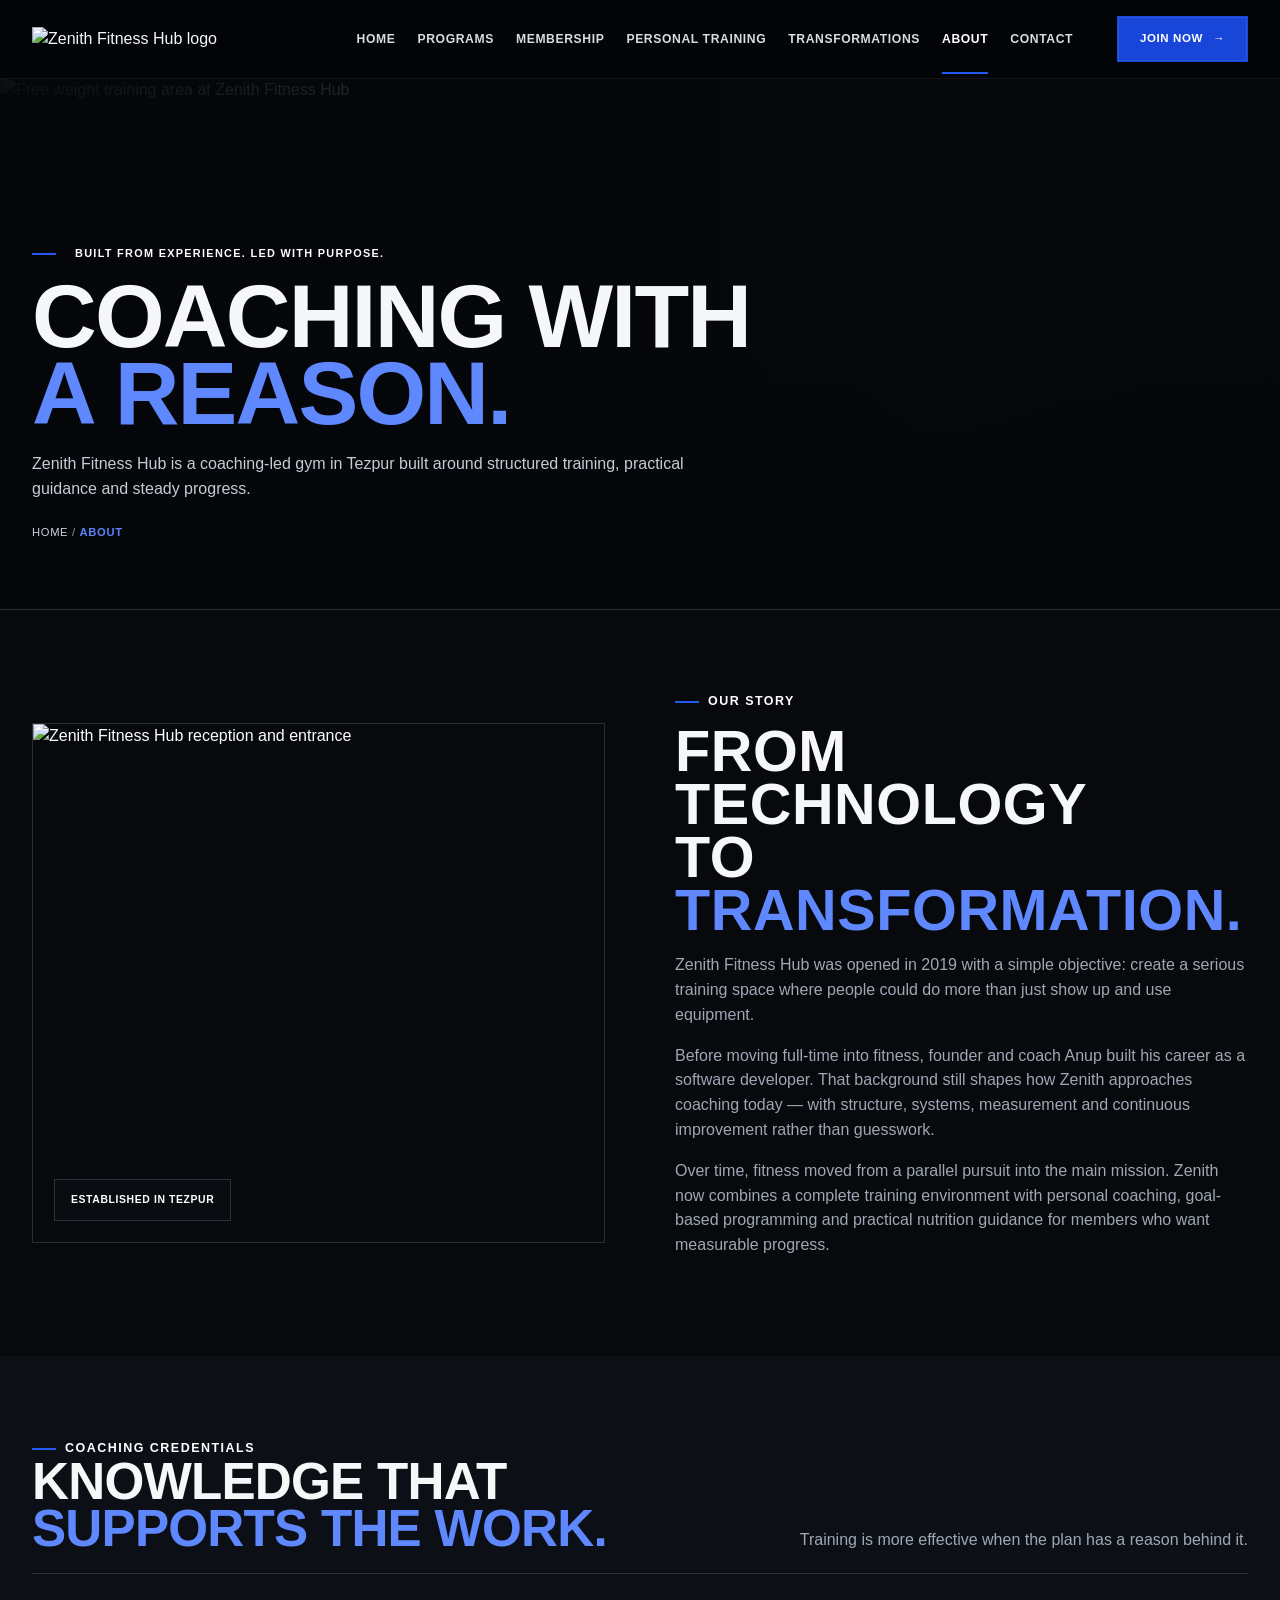
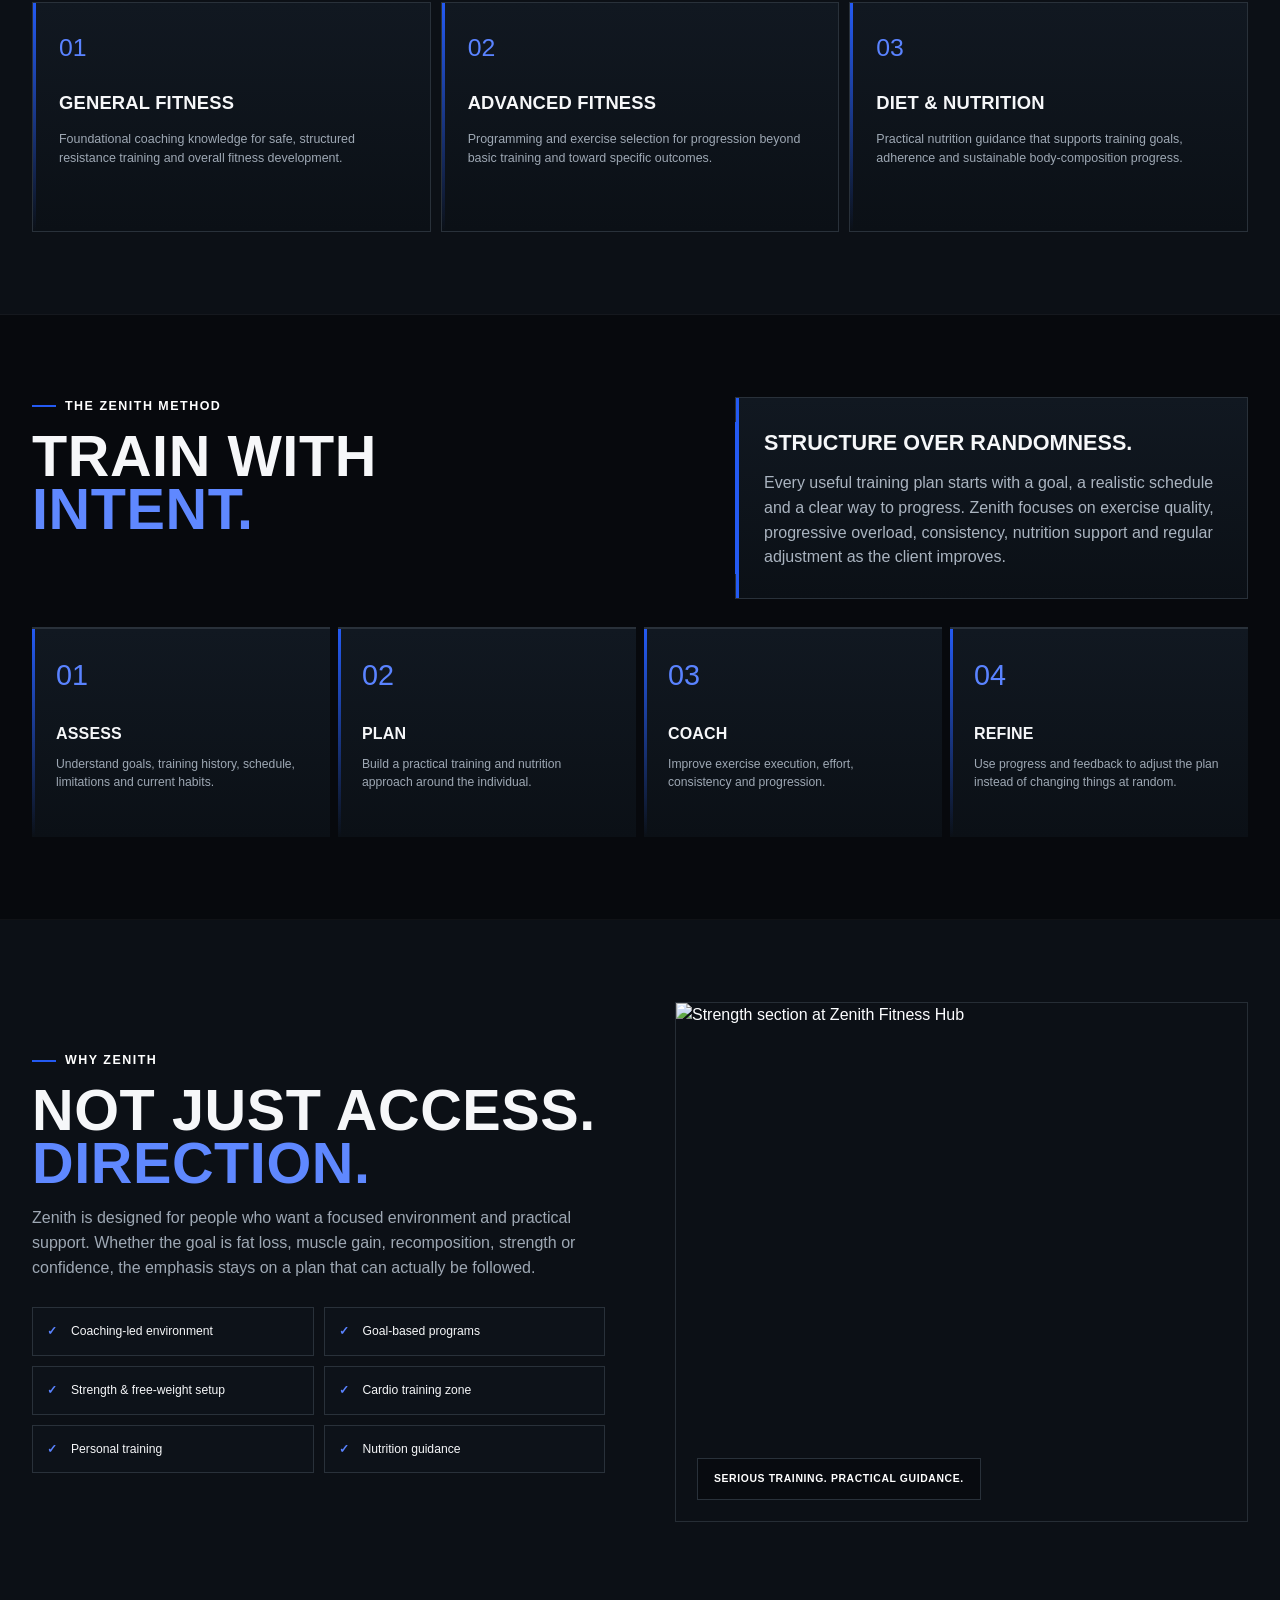
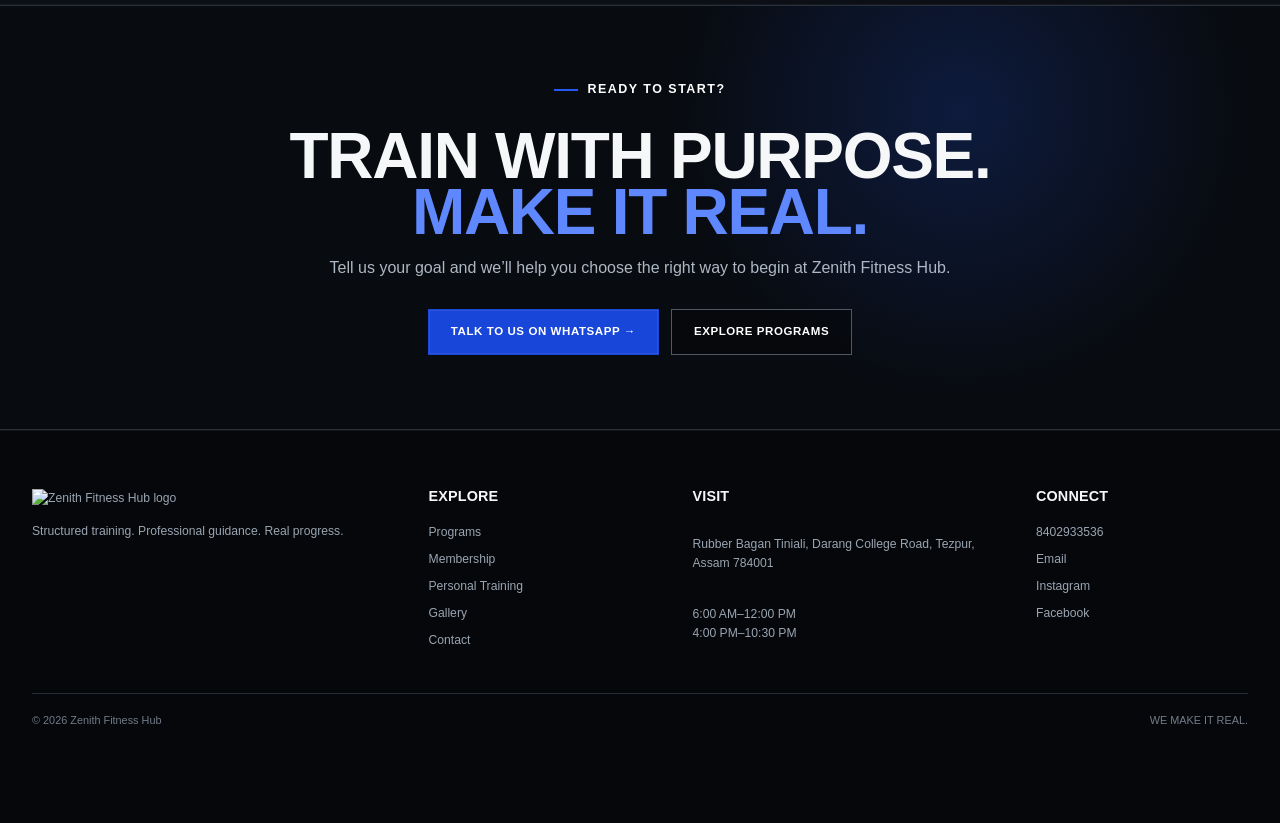
==== about.html @ 2a20ff38 "Add files via upload" ====
<!DOCTYPE html>

<html lang="en-IN">
<head>
<meta charset="utf-8"/>
<meta content="width=device-width, initial-scale=1" name="viewport"/>
<meta content="#07090d" name="theme-color"/>
<meta content="index,follow" name="robots"/>
<meta content="Meet the founder and coach behind Zenith Fitness Hub in Tezpur — a coaching-led gym focused on structured training, fitness, nutrition guidance and measurable progress." name="description"/>
<meta content="About &amp; Coach | Zenith Fitness Hub Tezpur" property="og:title"/>
<meta content="Meet the founder and coach behind Zenith Fitness Hub in Tezpur — a coaching-led gym focused on structured training, fitness, nutrition guidance and measurable progress." property="og:description"/>
<meta content="website" property="og:type"/>
<meta content="assets/entrance.jpg" property="og:image"/>
<title>About &amp; Coach | Zenith Fitness Hub Tezpur</title>
<link href="assets/favicon.png" rel="icon" type="image/png"/>
<link href="assets/apple-touch-icon.png" rel="apple-touch-icon"/>
<link href="site.webmanifest" rel="manifest"/>
<link href="styles.css" rel="stylesheet"/>
<link href="site-v5.css" rel="stylesheet"/><link href="functionality.css" rel="stylesheet"/><link href="https://annjyoti11.github.io/dev/about.html" rel="canonical"/><meta content="https://annjyoti11.github.io/dev/about.html" property="og:url"/></head>
<body class="inner-page page-about">
<header class="site-header" id="top"><div class="nav container"><a class="logo-wrap" href="index.html"><img alt="Zenith Fitness Hub logo" src="assets/zenith-logo-white.png"/></a><nav class="desktop-nav"><a href="index.html">Home</a><a href="programs.html">Programs</a><a href="membership.html">Membership</a><a href="personal-training.html">Personal Training</a><a href="transformation.html">Transformations</a><a class="active" href="about.html">About</a><a href="contact.html">Contact</a></nav><a class="btn btn-primary desktop-join" href="https://wa.me/918402933536?text=Hi%20Zenith%20Fitness%20Hub%2C%20I%27d%20like%20to%20join." rel="noopener" target="_blank">Join Now <span>→</span></a><button aria-expanded="false" aria-label="Open menu" class="menu-btn" type="button"><span></span><span></span></button></div><div aria-hidden="true" class="mobile-menu"><a href="index.html">Home</a><a href="programs.html">Programs</a><a href="membership.html">Membership</a><a href="personal-training.html">Personal Training</a><a href="transformation.html">Transformations</a><a class="active" href="about.html">About</a><a href="contact.html">Contact</a></div></header>
<main>
<section class="page-hero about-hero"><img alt="Free weight training area at Zenith Fitness Hub" src="assets/freeweights.jpg"/><div class="container"><div class="eyebrow">Built from experience. Led with purpose.</div><h1>COACHING WITH<br/><span>A REASON.</span></h1><p class="lead">Zenith Fitness Hub is a coaching-led gym in Tezpur built around structured training, practical guidance and steady progress.</p><div class="breadcrumb"><a href="index.html">Home</a> / <b>About</b></div></div></section>
<section class="section"><div class="container split-section"><div class="split-visual"><img alt="Zenith Fitness Hub reception and entrance" src="assets/entrance.jpg"/><div class="tag">Established in Tezpur</div></div><div class="split-copy"><p class="kicker">OUR STORY</p><h2>FROM TECHNOLOGY<br/>TO <span>TRANSFORMATION.</span></h2><p>Zenith Fitness Hub was opened in 2019 with a simple objective: create a serious training space where people could do more than just show up and use equipment.</p><p>Before moving full-time into fitness, founder and coach Anup built his career as a software developer. That background still shapes how Zenith approaches coaching today — with structure, systems, measurement and continuous improvement rather than guesswork.</p><p>Over time, fitness moved from a parallel pursuit into the main mission. Zenith now combines a complete training environment with personal coaching, goal-based programming and practical nutrition guidance for members who want measurable progress.</p></div></div></section>
<section class="section section-alt"><div class="container section-title-row"><div><p class="kicker">COACHING CREDENTIALS</p><h2>KNOWLEDGE THAT<br/><span>SUPPORTS THE WORK.</span></h2></div><p>Training is more effective when the plan has a reason behind it.</p></div><div class="container coaching-grid"><article><span>01</span><h3>General Fitness</h3><p>Foundational coaching knowledge for safe, structured resistance training and overall fitness development.</p></article><article><span>02</span><h3>Advanced Fitness</h3><p>Programming and exercise selection for progression beyond basic training and toward specific outcomes.</p></article><article><span>03</span><h3>Diet &amp; Nutrition</h3><p>Practical nutrition guidance that supports training goals, adherence and sustainable body-composition progress.</p></article></div></section>
<section class="section"><div class="container intro-grid"><div><p class="kicker">THE ZENITH METHOD</p><h2>TRAIN WITH<br/><span>INTENT.</span></h2></div><div class="callout-panel"><strong>Structure over randomness.</strong><p>Every useful training plan starts with a goal, a realistic schedule and a clear way to progress. Zenith focuses on exercise quality, progressive overload, consistency, nutrition support and regular adjustment as the client improves.</p></div></div><div class="container process-grid" style="margin-top:28px"><article><span>01</span><h3>Assess</h3><p>Understand goals, training history, schedule, limitations and current habits.</p></article><article><span>02</span><h3>Plan</h3><p>Build a practical training and nutrition approach around the individual.</p></article><article><span>03</span><h3>Coach</h3><p>Improve exercise execution, effort, consistency and progression.</p></article><article><span>04</span><h3>Refine</h3><p>Use progress and feedback to adjust the plan instead of changing things at random.</p></article></div></section>
<section class="section section-alt"><div class="container split-section"><div class="split-copy"><p class="kicker">WHY ZENITH</p><h2>NOT JUST ACCESS.<br/><span>DIRECTION.</span></h2><p>Zenith is designed for people who want a focused environment and practical support. Whether the goal is fat loss, muscle gain, recomposition, strength or confidence, the emphasis stays on a plan that can actually be followed.</p><div class="check-list"><div>Coaching-led environment</div><div>Goal-based programs</div><div>Strength &amp; free-weight setup</div><div>Cardio training zone</div><div>Personal training</div><div>Nutrition guidance</div></div></div><div class="split-visual"><img alt="Strength section at Zenith Fitness Hub" src="assets/strength.jpg"/><div class="tag">Serious training. Practical guidance.</div></div></div></section>
<section class="subfooter-cta"><div class="container"><p class="kicker">READY TO START?</p><h2>TRAIN WITH PURPOSE.<br/><span>MAKE IT REAL.</span></h2><p>Tell us your goal and we’ll help you choose the right way to begin at Zenith Fitness Hub.</p><div class="hero-actions"><a class="btn btn-primary" href="https://wa.me/918402933536?text=Hi%20Zenith%20Fitness%20Hub%2C%20I%27d%20like%20to%20discuss%20my%20fitness%20goal." rel="noopener" target="_blank">Talk to Us on WhatsApp →</a><a class="btn btn-ghost" href="programs.html">Explore Programs</a></div></div></section>
</main>
<footer class="footer"><div class="container footer-grid"><div class="footer-brand"><a class="logo-wrap footer-logo" href="index.html"><img alt="Zenith Fitness Hub logo" src="assets/zenith-logo-white.png"/></a><p>Structured training. Professional guidance. Real progress.</p></div><div><h3>Explore</h3><a href="programs.html">Programs</a><a href="membership.html">Membership</a><a href="personal-training.html">Personal Training</a><a href="gallery.html">Gallery</a><a href="contact.html">Contact</a></div><div><h3>Visit</h3><p><a aria-label="Get directions to Zenith Fitness Hub on Google Maps" href="https://maps.app.goo.gl/8uEaKcLfgH5GSyfBA" rel="noopener" target="_blank">Rubber Bagan Tiniali, Darang College Road, Tezpur, Assam 784001</a></p><p>6:00 AM–12:00 PM<br/>4:00 PM–10:30 PM</p></div><div><h3>Connect</h3><a href="tel:+918402933536">8402933536</a><a href="mailto:dasanupjyoti25@gmail.com">Email</a><a href="https://www.instagram.com/zenith_fitness_hub_/" rel="noopener" target="_blank">Instagram</a><a href="https://facebook.com/zenithfitnesshubtezpur" rel="noopener" target="_blank">Facebook</a></div></div><div class="container footer-bottom"><span>© 2026 Zenith Fitness Hub</span><span>WE MAKE IT REAL.</span></div></footer>
<div class="mobile-sticky"><a href="tel:+918402933536">Call</a><a href="https://wa.me/918402933536" rel="noopener" target="_blank">WhatsApp</a><a class="primary" href="https://wa.me/918402933536?text=Hi%20Zenith%2C%20I%27d%20like%20to%20join." rel="noopener" target="_blank">Join</a></div><script src="script.js"></script>
</body></html>
---- styles.css ----
/* Zenith brand fonts — upload the licensed font files to assets/fonts/ using the exact filenames below. */
@font-face{font-family:"Mortend";src:url("assets/fonts/Mortend Bold.otf") format("opentype");font-style:normal;font-weight:700 900;font-display:swap}
@font-face{font-family:"Gotham";src:url("assets/fonts/Gotham Regular.otf") format("opentype");font-style:normal;font-weight:400;font-display:swap}
@font-face{font-family:"Gotham";src:url("assets/fonts/Gotham Medium.otf") format("opentype");font-style:normal;font-weight:500 600;font-display:swap}
@font-face{font-family:"Gotham";src:url("assets/fonts/Gotham Bold.otf") format("opentype");font-style:normal;font-weight:700 800;font-display:swap}
@font-face{font-family:"Gotham";src:url("assets/fonts/Gotham Black.otf") format("opentype");font-style:normal;font-weight:900;font-display:swap}
:root{--bg:#07090d;--bg2:#0c1016;--surface:#11161d;--surface2:#151b23;--text:#f6f7f9;--muted:#9ea8b4;--line:#252d38;--blue:#1746d8;--blue2:#245af2;--whatsapp:#25D366;--max:1480px}
*{box-sizing:border-box}html{scroll-behavior:smooth;scroll-padding-top:78px}body{margin:0;background:var(--bg);color:var(--text);font-family:"Gotham","Montserrat","Helvetica Neue",Arial,sans-serif;line-height:1.55}img{display:block;max-width:100%}a{text-decoration:none;color:inherit}.container{width:min(var(--max),calc(100% - 64px));margin-inline:auto}.section{padding:82px 0}.section-alt{background:var(--bg2)}h1,h2,h3,.display{font-family:"Mortend","Arial Black","Helvetica Neue",Arial,sans-serif;text-transform:uppercase;letter-spacing:.01em}.site-header{position:fixed;inset:0 0 auto;z-index:100;background:rgba(3,5,8,.91);border-bottom:1px solid rgba(255,255,255,.06);backdrop-filter:blur(14px)}.nav{height:78px;display:flex;align-items:center;gap:26px}.logo-wrap{display:flex;align-items:center;background:#f3f4f6;border-radius:2px;padding:7px 10px;flex:0 0 auto}.logo-wrap img{width:170px;height:38px;object-fit:contain}.desktop-nav{display:flex;gap:26px;margin-left:auto;align-items:center;font-size:.76rem;text-transform:uppercase;font-weight:700;letter-spacing:.05em}.desktop-nav a{color:#d8dde3;position:relative}.desktop-nav a:after{content:"";position:absolute;left:0;right:100%;bottom:-26px;height:2px;background:var(--blue2);transition:.25s}.desktop-nav a:hover,.desktop-nav a.active{color:#fff}.desktop-nav a:hover:after,.desktop-nav a.active:after{right:0}.btn{min-height:46px;padding:0 22px;border:1px solid transparent;display:inline-flex;align-items:center;justify-content:center;gap:10px;text-transform:uppercase;font-size:.72rem;font-weight:800;letter-spacing:.05em;transition:.2s;white-space:nowrap}.btn-primary{background:var(--blue);color:#fff;box-shadow:0 0 0 1px rgba(255,255,255,.08) inset}.btn-primary:hover{background:var(--blue2);transform:translateY(-1px)}.btn-ghost{border-color:#515865;background:rgba(5,7,10,.55);color:#fff}.btn-ghost:hover{border-color:var(--blue2);color:#fff}.btn-whatsapp{border-color:var(--whatsapp);color:#fff;background:rgba(37,211,102,.08)}.desktop-join{margin-left:18px}.menu-btn,.mobile-menu{display:none}.hero{position:relative;min-height:760px;padding-top:78px;display:flex;align-items:stretch;overflow:hidden}.hero-bg{position:absolute;inset:78px 0 0;width:100%;height:calc(100% - 78px);object-fit:cover;object-position:center}.hero-overlay{position:absolute;inset:78px 0 0;background:linear-gradient(90deg,#05070a 0%,rgba(5,7,10,.96) 18%,rgba(5,7,10,.82) 43%,rgba(5,7,10,.25) 72%),linear-gradient(0deg,rgba(5,7,10,.9),transparent 35%)}.hero-inner{position:relative;z-index:2;display:flex;align-items:center}.hero-copy{width:min(700px,62vw);padding:54px 0}.kicker{font-weight:800;letter-spacing:.12em;font-size:.78rem;margin:0 0 14px}.kicker span,.hero h1 span,.section h2 span,.contact-band h2 span,.coach-section h2 span{color:var(--blue2)}.hero h1{font-size:clamp(4rem,7.4vw,7.3rem);line-height:.86;margin:0;letter-spacing:-.025em}.blue-rule{height:3px;width:80px;background:var(--blue2);margin:24px 0}.hero-lead{font-weight:800;text-transform:uppercase;font-size:1rem;letter-spacing:.02em;color:#fff;margin:0 0 18px}.hero-body{max-width:640px;color:#c5ccd5;font-size:.92rem}.hero-actions{display:flex;gap:12px;margin-top:28px;flex-wrap:wrap}.proof-row{display:grid;grid-template-columns:repeat(4,minmax(120px,1fr));gap:0;margin-top:34px;border-top:1px solid #303745;padding-top:18px;font-size:.66rem;font-weight:800;text-transform:uppercase;letter-spacing:.04em}.proof-row span{padding:0 14px;border-right:1px solid #303745}.proof-row span:first-child{padding-left:0}.proof-row span:last-child{border:0}.proof-row span:before{content:"◈";color:var(--blue2);margin-right:8px}.metric-band{border-top:1px solid var(--line);border-bottom:1px solid var(--line);background:linear-gradient(90deg,#0b0f15,#111820,#0b0f15)}.metrics{display:grid;grid-template-columns:repeat(4,1fr)}.metrics article{padding:28px 34px;border-right:1px solid var(--line);min-height:130px}.metrics article:last-child{border-right:0}.metrics strong{font-family:"Mortend","Arial Black",sans-serif;font-size:1.35rem;line-height:1.05;text-transform:uppercase;display:block}.metrics article:first-child strong{font-size:2rem}.metrics small{font-weight:800;color:#fff}.metrics p{margin:7px 0 0;color:var(--muted);font-size:.8rem}.section-title-row{display:flex;align-items:flex-end;justify-content:space-between;gap:36px;margin-bottom:28px}.section-title-row h2,.coach-section h2{font-size:clamp(2.4rem,4vw,4.3rem);line-height:.92;margin:0}.section-title-row p{color:var(--muted);margin:0}.text-link{color:#5a83ff;text-transform:uppercase;font-weight:800;font-size:.7rem;letter-spacing:.06em}.facility-grid{display:grid;grid-template-columns:repeat(6,1fr);gap:8px}.facility-grid article{background:var(--surface);border:1px solid var(--line);overflow:hidden}.facility-grid img{width:100%;height:220px;object-fit:cover;filter:saturate(.85) contrast(1.06)}.facility-grid article>div{padding:16px}.facility-grid h3{font-size:1.08rem;margin:0 0 6px}.facility-grid p{margin:0;color:var(--muted);font-size:.72rem}.program-grid{display:grid;grid-template-columns:repeat(6,1fr);gap:10px}.program-grid article{background:linear-gradient(180deg,#121821,#0e131a);border:1px solid var(--line);padding:22px;min-height:250px;display:flex;flex-direction:column}.program-grid article:hover{border-color:#345dcf}.program-grid span{font-family:"Mortend","Arial Black",sans-serif;color:#335ed7;font-size:1.9rem}.program-grid h3{font-size:1.2rem;margin:26px 0 9px}.program-grid p{color:var(--muted);font-size:.78rem;margin:0}.program-grid a{margin-top:auto;padding-top:18px;color:#5a83ff;font-weight:800;text-transform:uppercase;font-size:.65rem}.pricing-section{background:#080b10}.pricing-columns{display:grid;grid-template-columns:1fr 1fr;gap:16px}.price-box{background:#0e131a;border:1px solid var(--line);padding:18px}.price-heading{border-bottom:1px solid var(--line);padding-bottom:10px;margin-bottom:12px}.price-heading h2{font-size:1.6rem;margin:0}.price-grid{display:grid;gap:6px}.price-grid.four{grid-template-columns:repeat(4,1fr)}.price-grid.three{grid-template-columns:repeat(3,1fr)}.price-grid article{position:relative;text-align:center;border:1px solid #303946;padding:18px 8px;background:#0a0e13}.price-grid small{font-size:.65rem;color:#b8c0ca}.price-grid strong{font-family:"Mortend","Arial Black",sans-serif;font-size:1.75rem;display:block;margin:10px 0 14px}.price-grid .btn{width:100%;min-height:38px;padding:0 8px;font-size:.62rem}.price-grid .best{border-color:#315dd6}.price-grid em{position:absolute;top:-12px;right:6px;background:var(--blue);padding:4px 7px;font-style:normal;font-size:.55rem;font-weight:800}.fine{font-size:.65rem;color:#818b97;margin:12px 0 0}.features{display:grid;grid-template-columns:repeat(4,1fr);gap:6px;margin-top:12px;color:#aeb8c4;font-size:.63rem}.features span:before{content:"✓";color:#5a83ff;margin-right:5px}.placeholder-results{display:grid;grid-template-columns:1fr 1fr;gap:14px}.placeholder-results article{padding:28px;border:1px solid var(--line);background:#0e131a}.placeholder-results strong{font-family:"Mortend","Arial Black",sans-serif;text-transform:uppercase;font-size:1.4rem}.placeholder-results p{color:var(--muted);margin-bottom:0}.coach-section{background:#07090d}.coach-grid{display:grid;grid-template-columns:.9fr 1.1fr;gap:70px;align-items:center}.coach-grid>img{height:480px;width:100%;object-fit:cover;border:1px solid var(--line)}.coach-copy>p:not(.kicker){color:var(--muted);max-width:650px}.credentials{display:grid;grid-template-columns:repeat(2,1fr);gap:8px;margin-top:24px}.credentials span{border:1px solid var(--line);background:#0e131a;padding:13px;font-size:.75rem}.gallery-section{overflow:hidden}.gallery-row{display:flex;gap:8px;overflow-x:auto;padding:0 max(32px,calc((100vw - var(--max))/2));scroll-snap-type:x mandatory}.gallery-row img{width:min(420px,72vw);height:290px;object-fit:cover;scroll-snap-align:start;flex:0 0 auto;border:1px solid var(--line)}.contact-band{padding:48px 0;background:linear-gradient(90deg,#0a0d12,#101722,#0a0d12);border-top:1px solid var(--line);border-bottom:1px solid var(--line)}.contact-inner{display:flex;justify-content:space-between;align-items:center;gap:40px}.contact-band h2{font-size:clamp(2.4rem,4vw,4.4rem);line-height:.9;margin:0}.contact-band p{color:var(--muted)}.contact-actions{display:flex;gap:10px;flex-wrap:wrap}.footer{padding:54px 0 94px;background:#05070a}.footer-grid{display:grid;grid-template-columns:1.3fr .8fr 1.1fr .8fr;gap:52px}.footer-logo{display:inline-flex}.footer-brand p,.footer-grid p,.footer-grid a{color:#9aa5b2;font-size:.76rem}.footer-grid>div:not(.footer-brand){display:flex;flex-direction:column;gap:8px}.footer-grid h3{font-size:.9rem;margin:0 0 8px}.socials{display:flex;gap:14px}.socials a{color:#7ea0ff}.footer-bottom{display:flex;justify-content:space-between;border-top:1px solid var(--line);margin-top:38px;padding-top:18px;color:#717c89;font-size:.68rem}.mobile-sticky{display:none}
@media(max-width:1200px){.desktop-nav{gap:15px;font-size:.68rem}.logo-wrap img{width:145px}.facility-grid,.program-grid{grid-template-columns:repeat(3,1fr)}.pricing-columns{grid-template-columns:1fr}.hero-copy{width:min(720px,72vw)}}
@media(max-width:900px){.container{width:min(var(--max),calc(100% - 36px))}.desktop-nav,.desktop-join{display:none}.menu-btn{display:flex;margin-left:auto;width:44px;height:44px;border:0;background:none;flex-direction:column;justify-content:center;align-items:flex-end;gap:7px}.menu-btn span{display:block;width:24px;height:2px;background:#fff}.mobile-menu{position:fixed;top:78px;left:18px;right:18px;background:#0d1219;border:1px solid var(--line);padding:16px;flex-direction:column;gap:2px}.mobile-menu.open{display:flex}.mobile-menu a{padding:12px;border-bottom:1px solid var(--line);font-size:.8rem;text-transform:uppercase}.hero-copy{width:100%}.hero-overlay{background:linear-gradient(90deg,#05070a 0%,rgba(5,7,10,.91) 58%,rgba(5,7,10,.48) 100%),linear-gradient(0deg,rgba(5,7,10,.9),transparent 35%)}.proof-row{grid-template-columns:1fr 1fr;gap:12px}.proof-row span{border:0;padding:0}.metrics{grid-template-columns:1fr 1fr}.metrics article:nth-child(2){border-right:0}.metrics article:nth-child(-n+2){border-bottom:1px solid var(--line)}.price-grid.four{grid-template-columns:repeat(2,1fr)}.coach-grid{grid-template-columns:1fr}.footer-grid{grid-template-columns:1fr 1fr}}
@media(max-width:640px){.container{width:min(var(--max),calc(100% - 28px))}.site-header,.nav{height:70px}.logo-wrap{padding:5px 7px}.logo-wrap img{width:132px;height:32px}.mobile-menu{top:70px}.hero{padding-top:70px;min-height:760px}.hero-bg,.hero-overlay{inset:70px 0 0;height:calc(100% - 70px)}.hero-copy{padding:70px 0 50px}.hero h1{font-size:clamp(3.5rem,17vw,5.3rem)}.hero-body{font-size:.84rem}.hero-actions .btn{width:100%}.proof-row{font-size:.6rem}.metrics{grid-template-columns:1fr 1fr}.metrics article{padding:18px;min-height:112px}.metrics strong{font-size:1rem}.metrics article:first-child strong{font-size:1.5rem}.section{padding:62px 0}.section-title-row{align-items:flex-start;flex-direction:column}.facility-grid,.program-grid{display:flex;overflow-x:auto;scroll-snap-type:x mandatory;margin-right:0;padding-right:0}.facility-grid article,.program-grid article{min-width:78vw;scroll-snap-align:start}.price-grid.four,.price-grid.three{grid-template-columns:1fr 1fr}.placeholder-results{grid-template-columns:1fr}.coach-grid{gap:30px}.coach-grid>img{height:360px}.credentials{grid-template-columns:1fr 1fr}.contact-inner{flex-direction:column;align-items:flex-start}.contact-actions{width:100%}.contact-actions .btn{flex:1}.footer-grid{grid-template-columns:1fr;gap:28px}.footer-bottom{flex-direction:column;gap:6px;padding-bottom:28px}.mobile-sticky{position:fixed;display:grid;grid-template-columns:1fr 1fr 1.15fr;left:0;right:0;bottom:0;z-index:150;background:#090d13;border-top:1px solid var(--line);padding-bottom:env(safe-area-inset-bottom)}.mobile-sticky a{padding:13px 8px;text-align:center;text-transform:uppercase;font-size:.65rem;font-weight:800;border-right:1px solid var(--line)}.mobile-sticky .primary{background:var(--blue);color:#fff}.footer{padding-bottom:112px}}
/* Internal pages */
.page-hero{position:relative;padding-top:78px;min-height:560px;display:flex;align-items:flex-end;overflow:hidden;border-bottom:1px solid var(--line)}
.page-hero>img{position:absolute;inset:78px 0 0;width:100%;height:calc(100% - 78px);object-fit:cover;filter:saturate(.82) contrast(1.08)}
.page-hero:after{content:"";position:absolute;inset:78px 0 0;background:linear-gradient(90deg,#05070a 0%,rgba(5,7,10,.95) 37%,rgba(5,7,10,.55) 72%),linear-gradient(0deg,#07090d 0%,transparent 55%)}
.page-hero .container{position:relative;z-index:2;padding-bottom:68px}
.eyebrow{display:flex;align-items:center;gap:10px;text-transform:uppercase;font-size:.68rem;font-weight:800;letter-spacing:.13em;color:#dbe3ef}.eyebrow:before{content:"";width:42px;height:2px;background:var(--blue2)}
.page-hero h1{font-size:clamp(3.7rem,7vw,7rem);line-height:.86;letter-spacing:-.025em;margin:16px 0 20px;max-width:950px}.page-hero h1 span{color:var(--blue2)}
.page-hero .lead{max-width:700px;color:#c5ccd5;font-size:1rem;margin:0}.breadcrumb{margin-top:22px;color:#8d98a6;font-size:.7rem;text-transform:uppercase;letter-spacing:.06em}.breadcrumb a{color:#cbd4df}.breadcrumb b{color:#5a83ff;font-weight:700}
.intro-grid{display:grid;grid-template-columns:1.1fr .9fr;gap:76px;align-items:start}.intro-grid h2,.split-copy h2{font-size:clamp(2.4rem,4.5vw,4.8rem);line-height:.92;margin:0}.intro-grid p,.split-copy p{color:var(--muted)}
.callout-panel{background:linear-gradient(145deg,#111821,#0c1118);border:1px solid var(--line);padding:28px;position:relative}.callout-panel:before{content:"";position:absolute;left:-1px;top:24px;bottom:24px;width:3px;background:var(--blue2)}.callout-panel strong{display:block;font-family:"Mortend","Arial Black",sans-serif;font-size:1.35rem;text-transform:uppercase;margin-bottom:12px}.callout-panel p{margin:0;color:#aab4c0}
.programs-overview{display:grid;grid-template-columns:repeat(3,1fr);gap:14px}.program-card{position:relative;min-height:430px;border:1px solid var(--line);overflow:hidden;background:#0e131a;display:flex;flex-direction:column}.program-card img{position:absolute;inset:0;width:100%;height:100%;object-fit:cover;filter:saturate(.72) contrast(1.07);opacity:.42}.program-card:after{content:"";position:absolute;inset:0;background:linear-gradient(0deg,#090d13 2%,rgba(9,13,19,.92) 36%,rgba(9,13,19,.18) 100%)}.program-card .content{position:relative;z-index:2;margin-top:auto;padding:28px}.program-card .num{font-family:"Mortend","Arial Black",sans-serif;color:#5a83ff;font-size:1.2rem}.program-card h3{font-size:1.55rem;margin:8px 0 8px}.program-card p{color:#b0bac5;font-size:.8rem;margin:0 0 20px}.program-card .text-link{display:inline-flex;align-items:center;gap:8px}
.process-grid{display:grid;grid-template-columns:repeat(4,1fr);gap:8px}.process-grid article{padding:24px;border-top:2px solid #2d5ee0;background:#0e131a;min-height:210px}.process-grid span{font-family:"Mortend","Arial Black",sans-serif;color:#5a83ff;font-size:1.8rem}.process-grid h3{font-size:1rem;margin:24px 0 8px}.process-grid p{color:var(--muted);font-size:.76rem;margin:0}
.inline-cta{display:grid;grid-template-columns:1fr auto;gap:30px;align-items:center;padding:34px;border:1px solid #284aa7;background:linear-gradient(105deg,#0d1320,#10192a 60%,#0b0f16)}.inline-cta h3{font-size:clamp(1.7rem,3vw,2.8rem);margin:0 0 6px}.inline-cta p{margin:0;color:#aeb8c4}
.transformation-hero{min-height:640px}.transformation-hero>img{object-position:center 46%}
.stats-strip{display:grid;grid-template-columns:repeat(4,1fr);border:1px solid var(--line);background:#0b1016}.stats-strip article{padding:24px;border-right:1px solid var(--line)}.stats-strip article:last-child{border-right:0}.stats-strip strong{font-family:"Mortend","Arial Black",sans-serif;font-size:1.1rem;text-transform:uppercase;display:block}.stats-strip small{color:#8e9aa7}
.split-section{display:grid;grid-template-columns:1fr 1fr;gap:70px;align-items:center}.split-visual{position:relative}.split-visual img{height:520px;width:100%;object-fit:cover;border:1px solid var(--line);filter:saturate(.82)}.split-visual .tag{position:absolute;left:22px;bottom:22px;background:#0a0e14;border:1px solid #2f5eda;padding:12px 16px;text-transform:uppercase;font-size:.65rem;font-weight:800;letter-spacing:.06em}.check-list{display:grid;grid-template-columns:1fr 1fr;gap:10px;margin-top:26px}.check-list div{padding:14px 14px 14px 38px;border:1px solid var(--line);background:#0d1219;position:relative;font-size:.76rem}.check-list div:before{content:"✓";position:absolute;left:14px;color:#5a83ff;font-weight:900}
.timeline{display:grid;grid-template-columns:repeat(4,1fr);gap:10px}.timeline article{border:1px solid var(--line);background:#0d1219;padding:24px;min-height:260px}.timeline .week{font-family:"Mortend","Arial Black",sans-serif;color:#5a83ff;font-size:1.5rem}.timeline h3{font-size:1.05rem;margin:24px 0 8px}.timeline p{color:var(--muted);font-size:.77rem;margin:0}
.audience-grid{display:grid;grid-template-columns:1fr 1fr;gap:14px}.audience-grid article{padding:26px;border:1px solid var(--line);background:#0e131a}.audience-grid h3{font-size:1.1rem;margin:0 0 10px}.audience-grid p{color:var(--muted);margin:0;font-size:.8rem}
.faq{display:grid;gap:8px}.faq details{border:1px solid var(--line);background:#0e131a;padding:0 20px}.faq summary{cursor:pointer;padding:18px 0;font-family:"Mortend","Arial Black",sans-serif;text-transform:uppercase;font-size:.86rem;list-style:none}.faq summary::-webkit-details-marker{display:none}.faq summary:after{content:"+";float:right;color:#5a83ff;font-size:1.2rem}.faq details[open] summary:after{content:"−"}.faq p{color:var(--muted);font-size:.8rem;margin:0;padding:0 0 18px;max-width:900px}
.subfooter-cta{padding:74px 0;background:radial-gradient(circle at 75% 25%,rgba(36,90,242,.20),transparent 28%),#080b10;text-align:center}.subfooter-cta h2{font-size:clamp(2.7rem,5vw,5.3rem);line-height:.88;margin:0 0 16px}.subfooter-cta h2 span{color:var(--blue2)}.subfooter-cta p{max-width:650px;margin:0 auto 28px;color:#aeb8c4}.subfooter-cta .hero-actions{justify-content:center}
@media(max-width:1000px){.intro-grid,.split-section{grid-template-columns:1fr;gap:40px}.programs-overview{grid-template-columns:1fr 1fr}.process-grid,.timeline{grid-template-columns:1fr 1fr}.stats-strip{grid-template-columns:1fr 1fr}.stats-strip article:nth-child(2){border-right:0}.stats-strip article:nth-child(-n+2){border-bottom:1px solid var(--line)}}
@media(max-width:640px){.page-hero{padding-top:70px;min-height:560px}.page-hero>img,.page-hero:after{inset:70px 0 0;height:calc(100% - 70px)}.page-hero .container{padding-bottom:45px}.page-hero h1{font-size:clamp(3.2rem,16vw,5rem)}.programs-overview{grid-template-columns:1fr}.program-card{min-height:380px}.process-grid,.timeline,.stats-strip,.audience-grid{grid-template-columns:1fr}.stats-strip article{border-right:0;border-bottom:1px solid var(--line)}.stats-strip article:last-child{border-bottom:0}.inline-cta{grid-template-columns:1fr}.inline-cta .btn{width:100%}.split-visual img{height:400px}.check-list{grid-template-columns:1fr}}

/* Membership & Personal Training pages */
.membership-hero>img{object-position:center 55%}.pt-hero>img{object-position:center 48%}
.membership-pricing-section,.pt-pricing-section{background:#080b10}
.membership-plans{display:grid;grid-template-columns:repeat(4,1fr);gap:10px;align-items:stretch}.membership-card,.pt-card{position:relative;background:linear-gradient(180deg,#111821,#0b1016);border:1px solid var(--line);padding:26px;display:flex;flex-direction:column;min-height:430px}.membership-card.featured,.pt-card.featured{border-color:#315dd6;box-shadow:0 0 0 1px rgba(49,93,214,.25) inset,0 18px 60px rgba(0,0,0,.18)}.recommended{position:absolute;top:-13px;right:18px;background:var(--blue);padding:5px 10px;font-size:.56rem;font-weight:900;letter-spacing:.09em}.plan-top{border-bottom:1px solid var(--line);padding-bottom:20px}.plan-duration{font-size:.68rem;font-weight:900;letter-spacing:.12em;color:#8daaff}.plan-top strong{display:block;font-family:"Mortend","Arial Black",sans-serif;font-size:clamp(2.2rem,3.2vw,3.4rem);line-height:1;margin:14px 0 8px}.plan-top small{color:#8f9aa7}.membership-card ul{list-style:none;padding:18px 0;margin:0;display:grid;gap:10px;color:#b5bec9;font-size:.76rem}.membership-card li:before{content:"✓";color:#5a83ff;margin-right:8px;font-weight:900}.membership-card .btn,.pt-card .btn{margin-top:auto;width:100%}.membership-note{color:#7f8b98;font-size:.68rem;margin-top:16px;text-align:center}.upgrade-grid{display:grid;grid-template-columns:repeat(3,1fr);gap:10px}.upgrade-grid article,.coaching-grid article{padding:26px;background:#0e131a;border:1px solid var(--line);min-height:230px}.upgrade-grid span,.coaching-grid span{font-family:"Mortend","Arial Black",sans-serif;color:#5a83ff;font-size:1.55rem}.upgrade-grid h3,.coaching-grid h3{font-size:1.15rem;margin:22px 0 8px}.upgrade-grid p,.coaching-grid p{color:var(--muted);font-size:.78rem}.upgrade-grid .text-link{display:inline-block;margin-top:10px}.visit-grid{display:grid;grid-template-columns:1fr 1fr 1.4fr;border:1px solid var(--line);background:#0d1219}.visit-grid article{padding:28px;border-right:1px solid var(--line)}.visit-grid article:last-child{border-right:0}.visit-grid small{display:block;color:#6f8fe8;font-weight:900;letter-spacing:.12em;margin-bottom:9px}.visit-grid strong{font-family:"Mortend","Arial Black",sans-serif;text-transform:uppercase;font-size:1.15rem;line-height:1.3}
.coaching-grid{display:grid;grid-template-columns:repeat(3,1fr);gap:10px}.pt-plans{display:grid;grid-template-columns:repeat(3,1fr);gap:12px;max-width:1180px}.pt-card{min-height:400px}.pt-card p{color:var(--muted);font-size:.8rem;margin:20px 0 24px}.pt-flow{display:grid;gap:8px;margin-top:26px}.pt-flow>div{display:grid;grid-template-columns:54px 1fr;align-items:center;border:1px solid var(--line);background:#0d1219;padding:13px}.pt-flow b{font-family:"Mortend","Arial Black",sans-serif;color:#5a83ff;font-size:1.25rem}.pt-flow span{display:grid}.pt-flow strong{font-size:.76rem;text-transform:uppercase}.pt-flow small{color:#84909d;font-size:.68rem}
@media(max-width:1100px){.membership-plans{grid-template-columns:1fr 1fr}.coaching-grid{grid-template-columns:1fr 1fr}.upgrade-grid{grid-template-columns:1fr 1fr}.pt-plans{grid-template-columns:1fr 1fr}.pt-plans .pt-card:last-child{grid-column:1/-1}}
@media(max-width:640px){.membership-plans,.coaching-grid,.upgrade-grid,.pt-plans,.visit-grid{grid-template-columns:1fr}.membership-card,.pt-card{min-height:auto}.pt-plans .pt-card:last-child{grid-column:auto}.visit-grid article{border-right:0;border-bottom:1px solid var(--line)}.visit-grid article:last-child{border-bottom:0}}

/* About & Gallery pages */
.about-hero>img{object-position:center 50%}.gallery-hero>img{object-position:center 55%}
.gallery-masonry{display:grid;grid-template-columns:repeat(2,minmax(0,1fr));gap:12px}.gallery-masonry figure{margin:0;position:relative;overflow:hidden;border:1px solid var(--line);background:#0d1219;min-height:360px}.gallery-masonry figure.gallery-feature,.gallery-masonry figure.gallery-wide{grid-column:1/-1;min-height:520px}.gallery-masonry img{position:absolute;inset:0;width:100%;height:100%;object-fit:cover;filter:saturate(.82) contrast(1.05);transition:transform .45s ease}.gallery-masonry figure:hover img{transform:scale(1.025)}.gallery-masonry figure:after{content:"";position:absolute;inset:0;background:linear-gradient(0deg,rgba(5,8,12,.9) 0%,rgba(5,8,12,.15) 48%,transparent 75%)}.gallery-masonry figcaption{position:absolute;z-index:2;left:24px;right:24px;bottom:22px;display:flex;justify-content:space-between;gap:24px;align-items:end}.gallery-masonry figcaption strong{font-family:"Mortend","Arial Black",sans-serif;text-transform:uppercase;font-size:1.2rem}.gallery-masonry figcaption span{color:#c1c9d2;font-size:.72rem;max-width:460px;text-align:right}.gallery-zone-grid{display:grid;grid-template-columns:repeat(6,1fr);gap:8px;margin-top:28px}.gallery-zone-grid article{border:1px solid var(--line);background:#0d1219;padding:20px;min-height:120px;display:flex;flex-direction:column;justify-content:space-between}.gallery-zone-grid b{font-family:"Mortend","Arial Black",sans-serif;color:#5a83ff;font-size:1.4rem}.gallery-zone-grid span{font-size:.72rem;font-weight:800;text-transform:uppercase;letter-spacing:.04em}
@media(max-width:1000px){.gallery-zone-grid{grid-template-columns:repeat(3,1fr)}}
@media(max-width:640px){.gallery-masonry{grid-template-columns:1fr}.gallery-masonry figure,.gallery-masonry figure.gallery-feature,.gallery-masonry figure.gallery-wide{grid-column:auto;min-height:330px}.gallery-masonry figcaption{display:block}.gallery-masonry figcaption span{display:block;text-align:left;margin-top:5px}.gallery-zone-grid{grid-template-columns:repeat(2,1fr)}}


/* Contact page */
.contact-hero>img{object-position:center 50%}.contact-page-section{background:#080b10}.contact-page-grid{display:grid;grid-template-columns:.9fr 1.35fr;gap:18px;align-items:start}.contact-card-stack{display:grid;gap:10px}.contact-card{border:1px solid var(--line);background:linear-gradient(180deg,#111821,#0b1016);padding:26px}.contact-card small,.map-panel small{display:block;color:#6f8fe8;font-weight:900;letter-spacing:.12em;margin-bottom:10px}.contact-card h2{font-size:clamp(2rem,3vw,3rem);margin:0 0 10px}.contact-card h3{font-size:1.25rem;margin:0 0 7px;line-height:1.2}.contact-card p{color:var(--muted);font-size:.8rem;margin:0 0 18px}.contact-card-actions{display:flex;gap:8px;flex-wrap:wrap}.contact-line{display:block;color:#c6d0db;font-size:.78rem;padding:10px 0;border-bottom:1px solid var(--line)}.contact-line:last-child{border-bottom:0}.hours-row{display:flex;justify-content:space-between;gap:20px;padding:12px 0;border-bottom:1px solid var(--line)}.hours-row span{color:#8e9aa7;font-size:.76rem}.hours-row strong{font-family:"Mortend","Arial Black",sans-serif;font-size:.8rem;text-transform:uppercase}.hours-card p{margin-top:16px;margin-bottom:0}.map-panel{border:1px solid var(--line);background:#0d1219;overflow:hidden}.map-frame{height:620px;background:#111820}.map-frame iframe{width:100%;height:100%;border:0;filter:grayscale(.2) contrast(1.05)}.map-panel-footer{display:flex;justify-content:space-between;gap:24px;align-items:center;padding:20px}.map-panel-footer strong{font-family:"Mortend","Arial Black",sans-serif;text-transform:uppercase;display:block}.skip-link{position:fixed;left:12px;top:-60px;z-index:9999;background:#fff;color:#000;padding:10px 14px;font-weight:800}.skip-link:focus{top:12px}@media(max-width:980px){.contact-page-grid{grid-template-columns:1fr}.map-frame{height:480px}}@media(max-width:640px){.contact-card-actions .btn{flex:1}.hours-row{display:grid;gap:4px}.map-frame{height:390px}.map-panel-footer{align-items:flex-start;flex-direction:column}.map-panel-footer .btn{width:100%}}
---- site-v5.css ----
/* Zenith v5.4 — site-wide consistency layer */
:root{--zf-blue:#245af2;--zf-blue2:#5f88ff;--zf-border:#29313a;--zf-panel:#0d1219;--zf-panel2:#101722}
html,body{max-width:100%;overflow-x:hidden}
.site-header .logo-wrap,.footer .logo-wrap{background:transparent!important;border-radius:0!important;padding:0!important}
.site-header .logo-wrap img{width:188px!important;height:auto!important;aspect-ratio:auto!important;object-fit:contain!important}
.footer .logo-wrap img{width:190px!important;height:auto!important;object-fit:contain!important}
.site-header{background:rgba(3,5,8,.94)}
.desktop-nav{gap:22px}
.desktop-nav a,.mobile-menu a{font-family:"Gotham","Montserrat","Helvetica Neue",Arial,sans-serif}
.mobile-menu a.active{color:#fff;background:rgba(36,90,242,.12);border-left:2px solid var(--zf-blue)}
.btn{font-family:"Gotham","Montserrat","Helvetica Neue",Arial,sans-serif;font-weight:800}
.inner-page{-webkit-font-smoothing:antialiased;-moz-osx-font-smoothing:grayscale}
.inner-page .page-hero{min-height:610px;border-bottom:1px solid var(--zf-border)}
.inner-page .page-hero:before{content:"";position:absolute;inset:78px 0 0;z-index:1;background:linear-gradient(90deg,rgba(4,6,10,.96) 0%,rgba(4,6,10,.82) 44%,rgba(4,6,10,.34) 72%,rgba(4,6,10,.48) 100%)}
.inner-page .page-hero:after{z-index:1;background:linear-gradient(0deg,rgba(4,6,10,.92),rgba(4,6,10,.10) 58%)}
.inner-page .page-hero .container{z-index:2}
.inner-page .eyebrow,.inner-page .kicker{color:#fff;font-family:"Gotham","Montserrat",Arial,sans-serif;font-weight:800;letter-spacing:.12em}
.inner-page .eyebrow:before,.inner-page .kicker:before{content:"";display:inline-block;width:24px;height:2px;background:var(--zf-blue);vertical-align:middle;margin-right:9px}
.inner-page .page-hero h1,.inner-page h2,.inner-page h3{font-family:"Mortend","Arial Black",sans-serif}
.inner-page .page-hero h1{letter-spacing:-.02em}
.inner-page .page-hero h1 span,.inner-page h2 span{color:var(--zf-blue2)}
.inner-page .section{border-bottom:1px solid rgba(255,255,255,.035)}
.inner-page .section-title-row{border-bottom:1px solid var(--zf-border);padding-bottom:20px}
.inner-page .section-title-row h2{letter-spacing:-.015em}
.inner-page .callout-panel,.inner-page .upgrade-grid article,.inner-page .coaching-grid article,.inner-page .audience-grid article,.inner-page .process-grid article{background:linear-gradient(180deg,#111821,#0b1016);border-color:var(--zf-border)}
.inner-page .callout-panel{box-shadow:inset 3px 0 0 var(--zf-blue)}
.inner-page .text-link{color:#6f95ff}
.inner-page .split-visual img{border:1px solid var(--zf-border);filter:saturate(.82) contrast(1.05)}
.inner-page .split-visual .tag{background:#080b10;border:1px solid var(--zf-border);color:#fff}
.inner-page .check-list>div{background:#0d1219;border-color:var(--zf-border)}
.inner-page .subfooter-cta{border-top:1px solid var(--zf-border);border-bottom:1px solid var(--zf-border)}
.inner-page .subfooter-cta h2{letter-spacing:-.02em}
.inner-page .footer{border-top:1px solid rgba(255,255,255,.05)}

/* Programs: homepage-inspired image / overlay language */
.page-programs .programs-overview{grid-template-columns:repeat(3,minmax(0,1fr));gap:10px}
.page-programs .program-card{position:relative;min-height:360px;padding:0;overflow:hidden;isolation:isolate;background:#080b10;border:1px solid var(--zf-border)}
.page-programs .program-card>img{position:absolute;inset:0;width:100%;height:100%;object-fit:cover;filter:saturate(.62) contrast(1.06) brightness(.54);z-index:0}
.page-programs .program-card:after{content:"";position:absolute;inset:0;z-index:1;background:linear-gradient(180deg,rgba(5,7,11,.16),rgba(5,7,11,.40) 40%,rgba(5,7,11,.96) 100%)}
.page-programs .program-card .content{position:absolute;z-index:2;left:0;right:0;bottom:0;padding:26px}
.page-programs .program-card .num{position:absolute;z-index:2;top:18px;left:18px;color:#6f95ff;font-size:1.2rem}
.page-programs .program-card h3{margin:0 0 8px;font-size:1.2rem;color:#fff}
.page-programs .program-card p{color:#aab4c0;margin:0 0 14px}
.page-programs .program-card .text-link{display:inline-block;margin-top:2px}

/* Gallery: tighter editorial grid */
.page-gallery .gallery-masonry{gap:8px}
.page-gallery .gallery-masonry figure{border-color:var(--zf-border);background:#080b10}
.page-gallery .gallery-masonry img{filter:saturate(.74) contrast(1.08) brightness(.86)}
.page-gallery .gallery-masonry figure:after{background:linear-gradient(0deg,rgba(4,6,10,.94),rgba(4,6,10,.20) 58%,transparent 78%)}
.page-gallery .gallery-masonry figcaption strong{font-size:1.05rem}
.page-gallery .gallery-zone-grid article{background:linear-gradient(180deg,#101720,#0b1016);border-color:var(--zf-border)}

/* About + transformation: sharper story/system cards */
.page-about .coaching-grid article,.page-about .process-grid article,.page-transformation .timeline article,.page-transformation .audience-grid article{position:relative;overflow:hidden}
.page-about .coaching-grid article:before,.page-about .process-grid article:before,.page-transformation .timeline article:before,.page-transformation .audience-grid article:before{content:"";position:absolute;left:0;top:0;width:3px;height:100%;background:linear-gradient(var(--zf-blue),transparent)}
.page-transformation .stats-strip{background:#0b1016;border-color:var(--zf-border)}
.page-transformation .faq details{border-color:var(--zf-border);background:#0c1118}

/* Membership / PT / Contact — retain structure, unify finish */
.page-membership .membership-card,.page-personal-training .pt-card,.page-contact .contact-card,.page-contact .map-panel{border-color:var(--zf-border)}
.page-membership .membership-card.featured,.page-personal-training .pt-card.featured{box-shadow:0 0 0 1px rgba(49,93,214,.28) inset,0 20px 55px rgba(0,0,0,.22)}
.page-contact .contact-card small,.page-contact .map-panel small{color:#6f95ff}

@media(max-width:1200px){.desktop-nav{gap:14px;font-size:.66rem}.site-header .logo-wrap img{width:162px!important}}
@media(max-width:1000px){.page-programs .programs-overview{grid-template-columns:1fr 1fr}.inner-page .page-hero{min-height:570px}}
@media(max-width:900px){.site-header .logo-wrap img{width:166px!important}.inner-page .page-hero:before{inset:70px 0 0}.inner-page .page-hero{min-height:560px}}
@media(max-width:640px){.site-header .logo-wrap img{width:145px!important}.footer .logo-wrap img{width:170px!important}.inner-page .page-hero{min-height:520px}.inner-page .page-hero h1{font-size:clamp(3rem,15vw,4.6rem)}.page-programs .programs-overview{grid-template-columns:1fr}.page-programs .program-card{min-height:330px}.inner-page .section-title-row{padding-bottom:14px}}

/* v5.6 authentic transformation showcase */
.transformation-proof-grid{display:grid;grid-template-columns:repeat(3,1fr);gap:14px}.transformation-proof-grid article{background:#0b0f14;border:1px solid #29313a;overflow:hidden}.transformation-proof-grid img{width:100%;aspect-ratio:1/1;object-fit:cover;display:block}.transformation-proof-grid article>div{padding:18px}.transformation-proof-grid span{font-size:.68rem;letter-spacing:.09em;font-weight:800;color:#75a0ff}.transformation-proof-grid h3{margin:8px 0 7px;font-size:1.05rem}.transformation-proof-grid p,.transformation-proof-note{color:#98a1ad;line-height:1.55}.transformation-proof-note{font-size:.72rem;margin-top:14px}.home-locked .result-img img{filter:saturate(.82) brightness(.72)}
@media(max-width:900px){.transformation-proof-grid{grid-template-columns:1fr 1fr}.transformation-proof-grid article:last-child{grid-column:1/-1}}
@media(max-width:640px){.transformation-proof-grid{grid-template-columns:1fr}.transformation-proof-grid article:last-child{grid-column:auto}}
---- functionality.css ----
/* Zenith Fitness Hub — Phase 1 lead & enquiry functionality */
.enquiry-modal[hidden]{display:none!important}
.enquiry-modal{position:fixed;inset:0;z-index:9999;display:grid;place-items:center;padding:20px}
.enquiry-backdrop{position:absolute;inset:0;background:rgba(0,0,0,.78);backdrop-filter:blur(6px)}
.enquiry-dialog{position:relative;width:min(620px,100%);max-height:min(820px,92vh);overflow:auto;background:#0b0e13;border:1px solid #28303b;box-shadow:0 24px 80px rgba(0,0,0,.6);padding:28px}
.enquiry-close{position:absolute;right:16px;top:14px;width:38px;height:38px;border:1px solid #303846;background:#11151c;color:#fff;font:600 22px/1 Gotham,Arial,sans-serif;cursor:pointer}
.enquiry-dialog .kicker{margin:0 44px 8px 0;color:#1f5dff;font-size:11px;letter-spacing:.14em;font-weight:700}
.enquiry-dialog h2{margin:0 44px 8px 0;color:#fff;font-family:Mortend,Gotham,Arial,sans-serif;font-size:clamp(28px,5vw,44px);line-height:.94;letter-spacing:-.02em}
.enquiry-dialog .enquiry-intro{margin:0 0 22px;color:#9aa3af;font-size:13px;line-height:1.6}
.enquiry-form{display:grid;gap:14px}
.enquiry-grid{display:grid;grid-template-columns:1fr 1fr;gap:14px}
.enquiry-field{display:grid;gap:7px}
.enquiry-field label{color:#c7ced8;font-size:11px;font-weight:700;letter-spacing:.08em;text-transform:uppercase}
.enquiry-field input,.enquiry-field select,.enquiry-field textarea{width:100%;min-height:46px;border:1px solid #2b3441;background:#090c11;color:#fff;padding:11px 12px;font:500 14px/1.4 Gotham,Arial,sans-serif;border-radius:0;outline:none}
.enquiry-field textarea{min-height:82px;resize:vertical}
.enquiry-field input:focus,.enquiry-field select:focus,.enquiry-field textarea:focus{border-color:#1f5dff;box-shadow:0 0 0 2px rgba(31,93,255,.15)}
.enquiry-actions{display:grid;grid-template-columns:1fr auto;gap:10px;align-items:center;margin-top:4px}
.enquiry-submit{min-height:48px;border:0;background:#1f5dff;color:#fff;padding:0 18px;font:700 12px/1 Gotham,Arial,sans-serif;letter-spacing:.08em;text-transform:uppercase;cursor:pointer}
.enquiry-call{min-height:48px;display:inline-flex;align-items:center;justify-content:center;border:1px solid #303846;color:#fff;padding:0 16px;text-decoration:none;font-size:12px;font-weight:700}
.enquiry-note{margin:0;color:#737d8b;font-size:10px;line-height:1.5}
body.enquiry-open{overflow:hidden}
@media(max-width:640px){.enquiry-modal{padding:12px;align-items:end}.enquiry-dialog{padding:22px 18px 18px;max-height:90vh}.enquiry-grid{grid-template-columns:1fr}.enquiry-actions{grid-template-columns:1fr}.enquiry-call{width:100%}}
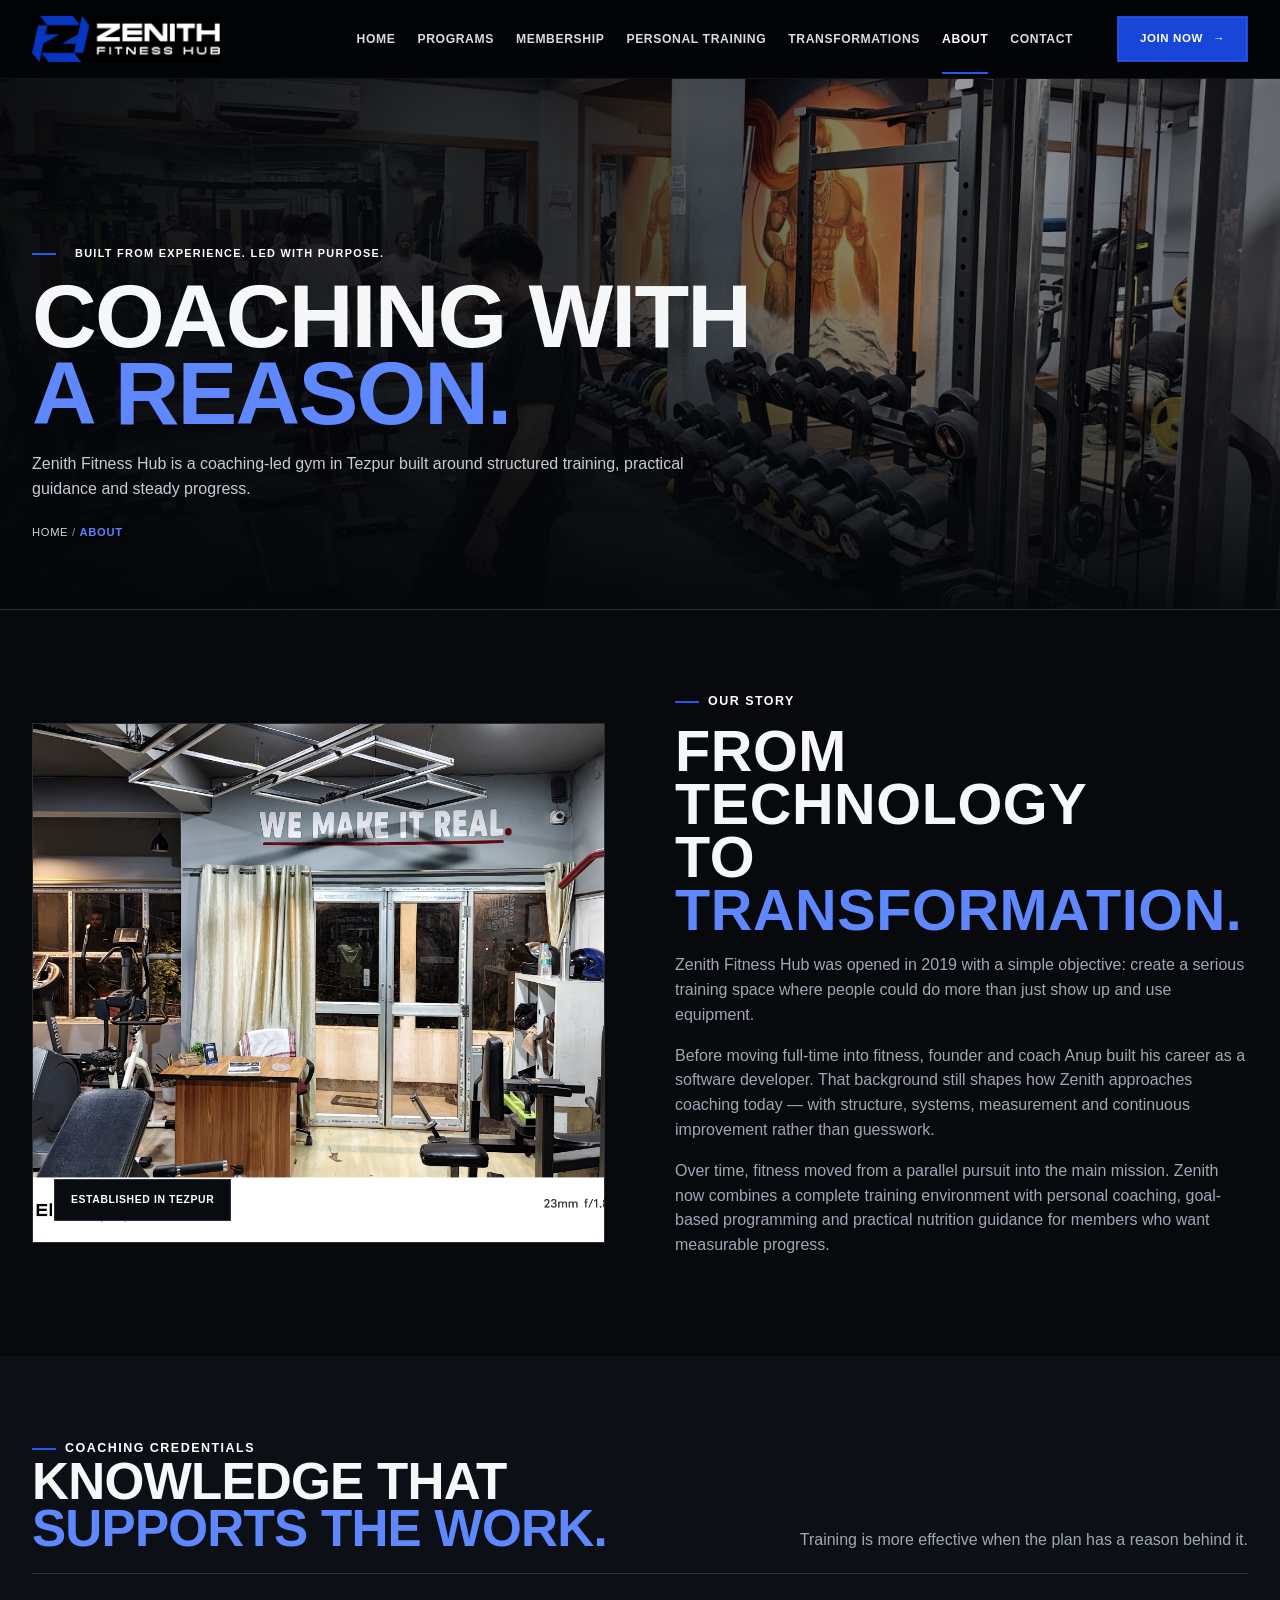
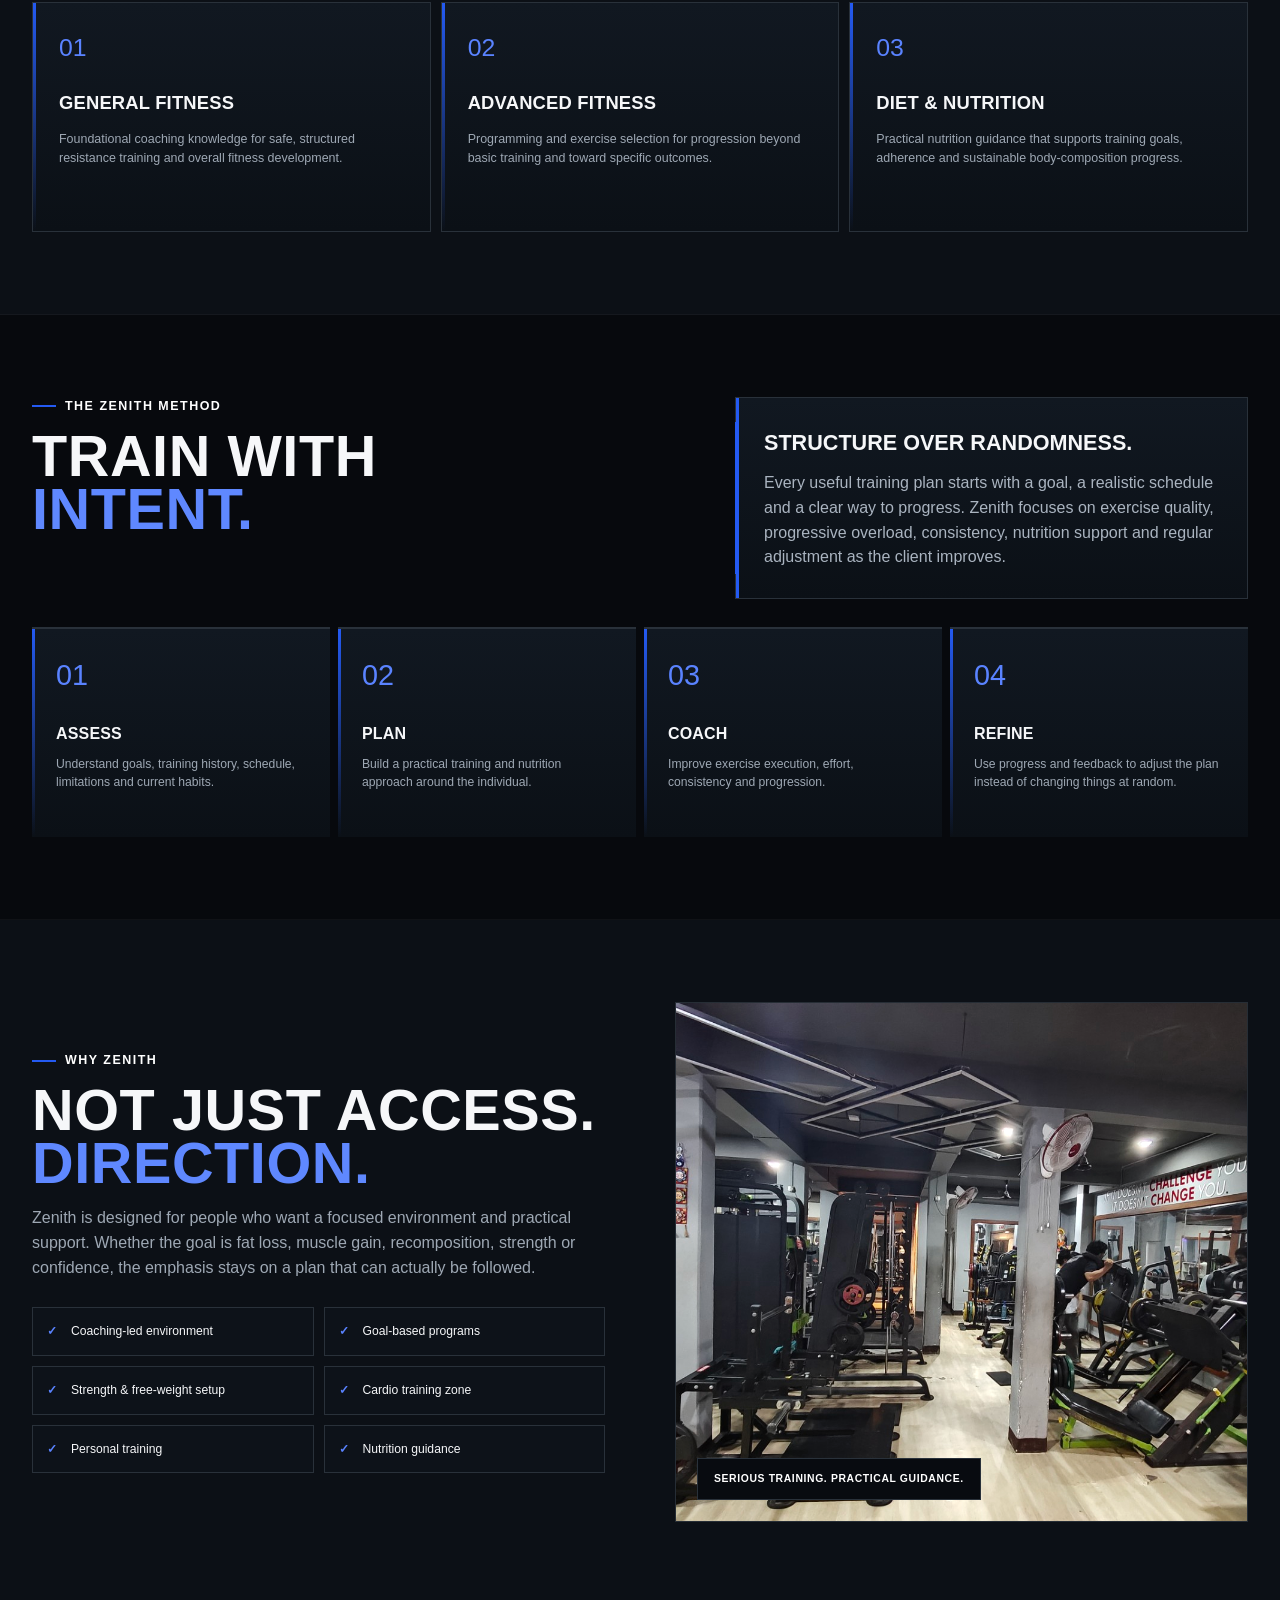
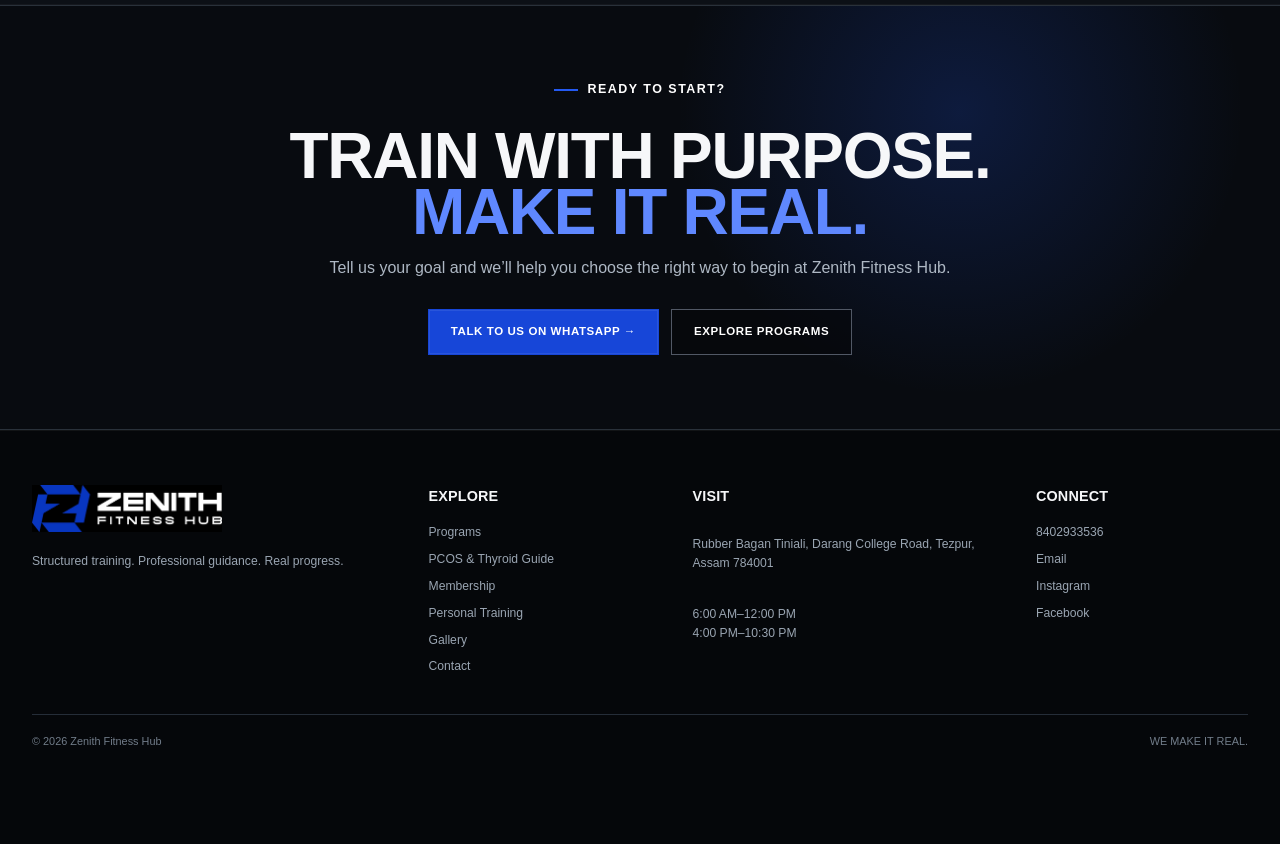
==== commit 2b003ae4: "feat: add health guide to sitewide footer" ====
--- a/about.html
+++ b/about.html
@@ -27,6 +27,6 @@
 <section class="section section-alt"><div class="container split-section"><div class="split-copy"><p class="kicker">WHY ZENITH</p><h2>NOT JUST ACCESS.<br/><span>DIRECTION.</span></h2><p>Zenith is designed for people who want a focused environment and practical support. Whether the goal is fat loss, muscle gain, recomposition, strength or confidence, the emphasis stays on a plan that can actually be followed.</p><div class="check-list"><div>Coaching-led environment</div><div>Goal-based programs</div><div>Strength &amp; free-weight setup</div><div>Cardio training zone</div><div>Personal training</div><div>Nutrition guidance</div></div></div><div class="split-visual"><img alt="Strength section at Zenith Fitness Hub" src="assets/strength.jpg"/><div class="tag">Serious training. Practical guidance.</div></div></div></section>
 <section class="subfooter-cta"><div class="container"><p class="kicker">READY TO START?</p><h2>TRAIN WITH PURPOSE.<br/><span>MAKE IT REAL.</span></h2><p>Tell us your goal and we’ll help you choose the right way to begin at Zenith Fitness Hub.</p><div class="hero-actions"><a class="btn btn-primary" href="https://wa.me/918402933536?text=Hi%20Zenith%20Fitness%20Hub%2C%20I%27d%20like%20to%20discuss%20my%20fitness%20goal." rel="noopener" target="_blank">Talk to Us on WhatsApp →</a><a class="btn btn-ghost" href="programs.html">Explore Programs</a></div></div></section>
 </main>
-<footer class="footer"><div class="container footer-grid"><div class="footer-brand"><a class="logo-wrap footer-logo" href="index.html"><img alt="Zenith Fitness Hub logo" src="assets/zenith-logo-white.png"/></a><p>Structured training. Professional guidance. Real progress.</p></div><div><h3>Explore</h3><a href="programs.html">Programs</a><a href="membership.html">Membership</a><a href="personal-training.html">Personal Training</a><a href="gallery.html">Gallery</a><a href="contact.html">Contact</a></div><div><h3>Visit</h3><p><a aria-label="Get directions to Zenith Fitness Hub on Google Maps" href="https://maps.app.goo.gl/8uEaKcLfgH5GSyfBA" rel="noopener" target="_blank">Rubber Bagan Tiniali, Darang College Road, Tezpur, Assam 784001</a></p><p>6:00 AM–12:00 PM<br/>4:00 PM–10:30 PM</p></div><div><h3>Connect</h3><a href="tel:+918402933536">8402933536</a><a href="mailto:dasanupjyoti25@gmail.com">Email</a><a href="https://www.instagram.com/zenith_fitness_hub_/" rel="noopener" target="_blank">Instagram</a><a href="https://facebook.com/zenithfitnesshubtezpur" rel="noopener" target="_blank">Facebook</a></div></div><div class="container footer-bottom"><span>© 2026 Zenith Fitness Hub</span><span>WE MAKE IT REAL.</span></div></footer>
+<footer class="footer"><div class="container footer-grid"><div class="footer-brand"><a class="logo-wrap footer-logo" href="index.html"><img alt="Zenith Fitness Hub logo" src="assets/zenith-logo-white.png"/></a><p>Structured training. Professional guidance. Real progress.</p></div><div><h3>Explore</h3><a href="programs.html">Programs</a><a href="pcos-thyroid-guide.html">PCOS &amp; Thyroid Guide</a><a href="membership.html">Membership</a><a href="personal-training.html">Personal Training</a><a href="gallery.html">Gallery</a><a href="contact.html">Contact</a></div><div><h3>Visit</h3><p><a aria-label="Get directions to Zenith Fitness Hub on Google Maps" href="https://maps.app.goo.gl/8uEaKcLfgH5GSyfBA" rel="noopener" target="_blank">Rubber Bagan Tiniali, Darang College Road, Tezpur, Assam 784001</a></p><p>6:00 AM–12:00 PM<br/>4:00 PM–10:30 PM</p></div><div><h3>Connect</h3><a href="tel:+918402933536">8402933536</a><a href="mailto:dasanupjyoti25@gmail.com">Email</a><a href="https://www.instagram.com/zenith_fitness_hub_/" rel="noopener" target="_blank">Instagram</a><a href="https://facebook.com/zenithfitnesshubtezpur" rel="noopener" target="_blank">Facebook</a></div></div><div class="container footer-bottom"><span>© 2026 Zenith Fitness Hub</span><span>WE MAKE IT REAL.</span></div></footer>
 <div class="mobile-sticky"><a href="tel:+918402933536">Call</a><a href="https://wa.me/918402933536" rel="noopener" target="_blank">WhatsApp</a><a class="primary" href="https://wa.me/918402933536?text=Hi%20Zenith%2C%20I%27d%20like%20to%20join." rel="noopener" target="_blank">Join</a></div><script src="script.js"></script>
 </body></html>
--- a/styles.css
+++ b/styles.css
@@ -30,7 +30,7 @@
 .faq{display:grid;gap:8px}.faq details{border:1px solid var(--line);background:#0e131a;padding:0 20px}.faq summary{cursor:pointer;padding:18px 0;font-family:"Mortend","Arial Black",sans-serif;text-transform:uppercase;font-size:.86rem;list-style:none}.faq summary::-webkit-details-marker{display:none}.faq summary:after{content:"+";float:right;color:#5a83ff;font-size:1.2rem}.faq details[open] summary:after{content:"−"}.faq p{color:var(--muted);font-size:.8rem;margin:0;padding:0 0 18px;max-width:900px}
 .subfooter-cta{padding:74px 0;background:radial-gradient(circle at 75% 25%,rgba(36,90,242,.20),transparent 28%),#080b10;text-align:center}.subfooter-cta h2{font-size:clamp(2.7rem,5vw,5.3rem);line-height:.88;margin:0 0 16px}.subfooter-cta h2 span{color:var(--blue2)}.subfooter-cta p{max-width:650px;margin:0 auto 28px;color:#aeb8c4}.subfooter-cta .hero-actions{justify-content:center}
 @media(max-width:1000px){.intro-grid,.split-section{grid-template-columns:1fr;gap:40px}.programs-overview{grid-template-columns:1fr 1fr}.process-grid,.timeline{grid-template-columns:1fr 1fr}.stats-strip{grid-template-columns:1fr 1fr}.stats-strip article:nth-child(2){border-right:0}.stats-strip article:nth-child(-n+2){border-bottom:1px solid var(--line)}}
-@media(max-width:640px){.page-hero{padding-top:70px;min-height:560px}.page-hero>img,.page-hero:after{inset:70px 0 0;height:calc(100% - 70px)}.page-hero .container{padding-bottom:45px}.page-hero h1{font-size:clamp(3.2rem,16vw,5rem)}.programs-overview{grid-template-columns:1fr}.program-card{min-height:380px}.process-grid,.timeline,.stats-strip,.audience-grid{grid-template-columns:1fr}.stats-strip article{border-right:0;border-bottom:1px solid var(--line)}.stats-strip article:last-child{border-bottom:0}.inline-cta{grid-template-columns:1fr}.inline-cta .btn{width:100%}.split-visual img{height:400px}.check-list{grid-template-columns:1fr}}
+@media(max-width:640px){.page-hero{padding-top:70px;min-height:560px}.page-hero>img,.page-hero:after{inset:70px 0 0;height:calc(100% - 70px)}.page-hero .container{padding-bottom:45px}.page-hero h1{font-size:clamp(3.2rem,16vw,5rem)}.programs-overview{grid-template-columns:1fr}.program-card{min-height:380px}.program-card .num{display:block;position:static;margin-bottom:8px}.program-card h3{margin-top:0}.process-grid,.timeline,.stats-strip,.audience-grid{grid-template-columns:1fr}.stats-strip article{border-right:0;border-bottom:1px solid var(--line)}.stats-strip article:last-child{border-bottom:0}.inline-cta{grid-template-columns:1fr}.inline-cta .btn{width:100%}.split-visual img{height:400px}.check-list{grid-template-columns:1fr}}
 
 /* Membership & Personal Training pages */
 .membership-hero>img{object-position:center 55%}.pt-hero>img{object-position:center 48%}
@@ -49,3 +49,18 @@
 
 /* Contact page */
 .contact-hero>img{object-position:center 50%}.contact-page-section{background:#080b10}.contact-page-grid{display:grid;grid-template-columns:.9fr 1.35fr;gap:18px;align-items:start}.contact-card-stack{display:grid;gap:10px}.contact-card{border:1px solid var(--line);background:linear-gradient(180deg,#111821,#0b1016);padding:26px}.contact-card small,.map-panel small{display:block;color:#6f8fe8;font-weight:900;letter-spacing:.12em;margin-bottom:10px}.contact-card h2{font-size:clamp(2rem,3vw,3rem);margin:0 0 10px}.contact-card h3{font-size:1.25rem;margin:0 0 7px;line-height:1.2}.contact-card p{color:var(--muted);font-size:.8rem;margin:0 0 18px}.contact-card-actions{display:flex;gap:8px;flex-wrap:wrap}.contact-line{display:block;color:#c6d0db;font-size:.78rem;padding:10px 0;border-bottom:1px solid var(--line)}.contact-line:last-child{border-bottom:0}.hours-row{display:flex;justify-content:space-between;gap:20px;padding:12px 0;border-bottom:1px solid var(--line)}.hours-row span{color:#8e9aa7;font-size:.76rem}.hours-row strong{font-family:"Mortend","Arial Black",sans-serif;font-size:.8rem;text-transform:uppercase}.hours-card p{margin-top:16px;margin-bottom:0}.map-panel{border:1px solid var(--line);background:#0d1219;overflow:hidden}.map-frame{height:620px;background:#111820}.map-frame iframe{width:100%;height:100%;border:0;filter:grayscale(.2) contrast(1.05)}.map-panel-footer{display:flex;justify-content:space-between;gap:24px;align-items:center;padding:20px}.map-panel-footer strong{font-family:"Mortend","Arial Black",sans-serif;text-transform:uppercase;display:block}.skip-link{position:fixed;left:12px;top:-60px;z-index:9999;background:#fff;color:#000;padding:10px 14px;font-weight:800}.skip-link:focus{top:12px}@media(max-width:980px){.contact-page-grid{grid-template-columns:1fr}.map-frame{height:480px}}@media(max-width:640px){.contact-card-actions .btn{flex:1}.hours-row{display:grid;gap:4px}.map-frame{height:390px}.map-panel-footer{align-items:flex-start;flex-direction:column}.map-panel-footer .btn{width:100%}}
+
+/* v5.7 — Mobile hero typography consistency
+   Homepage is the master reference. Internal page heroes now use the same
+   mobile display scale, line-height and tracking without changing desktop. */
+@media(max-width:640px){
+  .page-hero h1{
+    font-size:clamp(2.7rem,13.8vw,4rem);
+    line-height:.84;
+    letter-spacing:-.055em;
+    margin:14px 0 18px;
+  }
+}
+@media(max-width:390px){
+  .page-hero h1{font-size:clamp(2.45rem,13vw,3.2rem)}
+}
